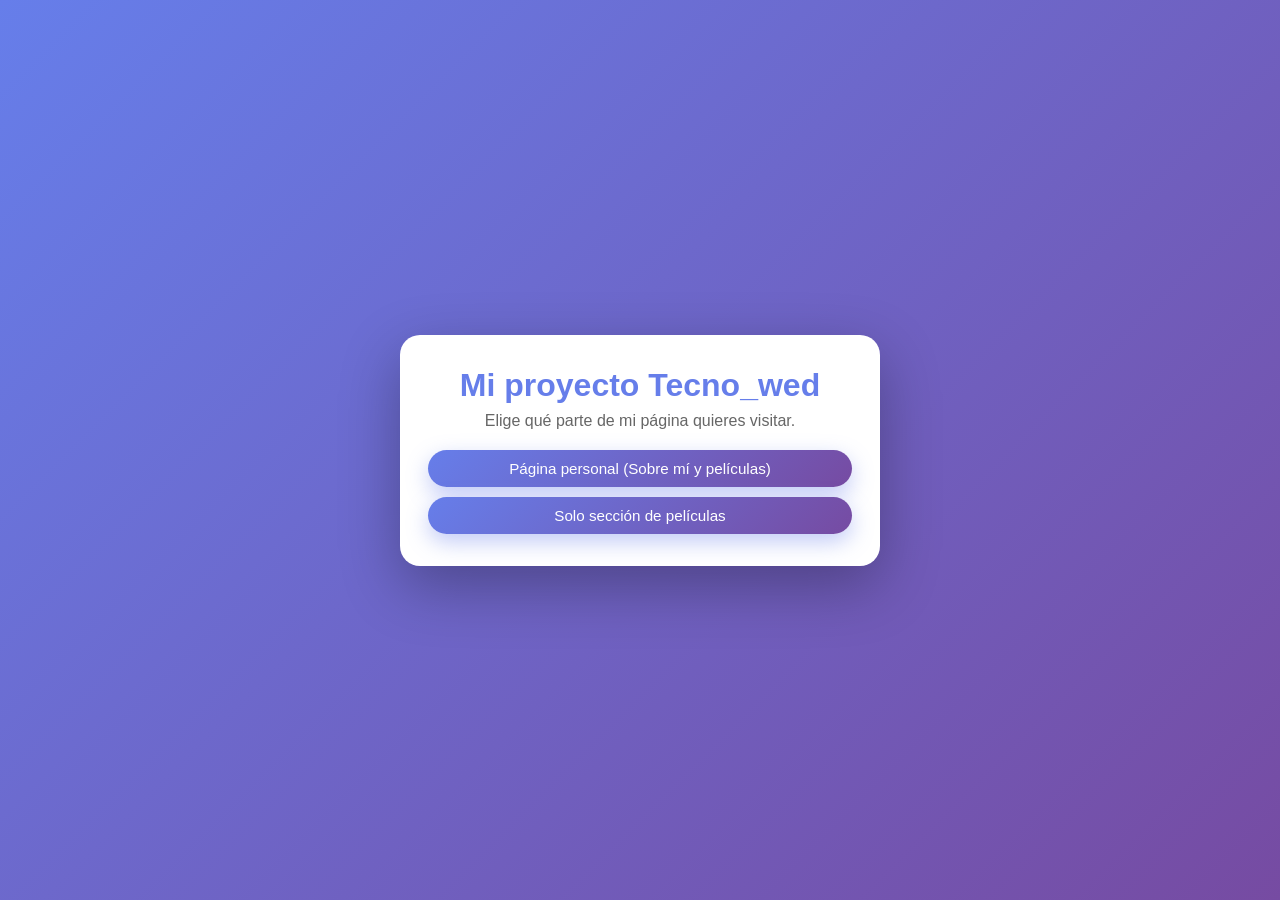
==== index.html @ 29ce6881 "subiendo archivos" ====
<!DOCTYPE html>
<html lang="es">
<head>
    <meta charset="UTF-8">
    <meta name="viewport" content="width=device-width, initial-scale=1.0">
    <title>Mi Proyecto Tecno_wed</title>
    <style>
        * {
            margin: 0;
            padding: 0;
            box-sizing: border-box;
        }

        body {
            font-family: 'Segoe UI', Tahoma, Geneva, Verdana, sans-serif;
            background: linear-gradient(135deg, #667eea 0%, #764ba2 100%);
            min-height: 100vh;
            display: flex;
            justify-content: center;
            align-items: center;
            padding: 20px;
        }

        .container {
            background: #ffffff;
            border-radius: 20px;
            box-shadow: 0 20px 60px rgba(0, 0, 0, 0.3);
            padding: 32px 28px;
            max-width: 480px;
            width: 100%;
            text-align: center;
        }

        h1 {
            color: #667eea;
            font-size: 2em;
            margin-bottom: 8px;
        }

        p {
            color: #666;
            margin-bottom: 20px;
        }

        .links {
            display: flex;
            flex-direction: column;
            gap: 10px;
        }

        .links a {
            display: inline-block;
            padding: 10px 18px;
            border-radius: 999px;
            text-decoration: none;
            font-size: 0.95em;
            font-weight: 500;
            color: #fff;
            background: linear-gradient(135deg, #667eea, #764ba2);
            box-shadow: 0 8px 22px rgba(102, 126, 234, 0.4);
            transition: transform 0.15s ease, box-shadow 0.15s ease;
        }

        .links a:hover {
            transform: translateY(-1px);
            box-shadow: 0 12px 28px rgba(102, 126, 234, 0.55);
        }
    </style>
</head>
<body>
    <div class="container">
        <h1>Mi proyecto Tecno_wed</h1>
        <p>Elige qué parte de mi página quieres visitar.</p>
        <div class="links">
            <a href="hola.html">Página personal (Sobre mí y películas)</a>
            <a href="peliculas.html">Solo sección de películas</a>
        </div>
    </div>
</body>
</html>
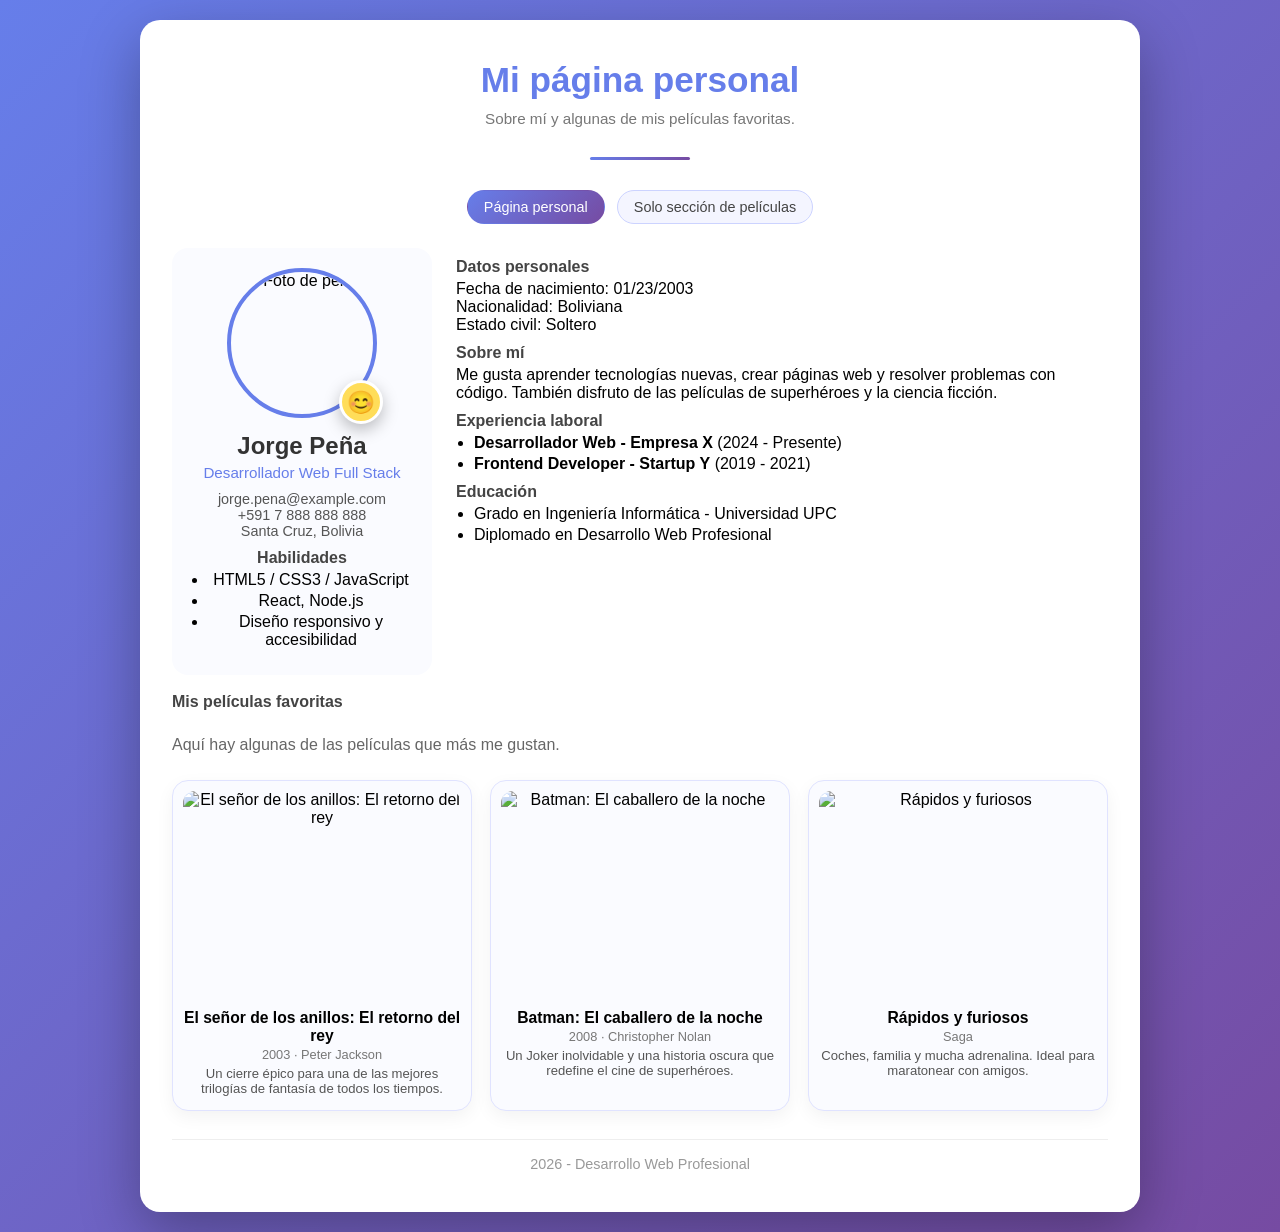
==== commit c7a95028: "subiendo archivos" ====
--- a/index.html
+++ b/index.html
@@ -3,7 +3,7 @@
 <head>
     <meta charset="UTF-8">
     <meta name="viewport" content="width=device-width, initial-scale=1.0">
-    <title>Mi Proyecto Tecno_wed</title>
+    <title>WED-HOLAMUN - Sobre mí y películas</title>
     <style>
         * {
             margin: 0;
@@ -22,58 +22,365 @@
         }
 
         .container {
-            background: #ffffff;
+            background: white;
             border-radius: 20px;
             box-shadow: 0 20px 60px rgba(0, 0, 0, 0.3);
-            padding: 32px 28px;
-            max-width: 480px;
+            padding: 40px 32px;
+            max-width: 1000px;
             width: 100%;
-            text-align: center;
+            animation: slideIn 0.8s ease-out;
+        }
+
+        @keyframes slideIn {
+            from {
+                opacity: 0;
+                transform: translateY(-30px);
+            }
+            to {
+                opacity: 1;
+                transform: translateY(0);
+            }
         }
 
         h1 {
             color: #667eea;
-            font-size: 2em;
+            font-size: 2.2em;
+            margin-bottom: 10px;
+            text-align: center;
+        }
+
+        .subtitle {
+            text-align: center;
+            color: #777;
+            font-size: 0.95em;
+            margin-bottom: 10px;
+        }
+
+        .nav-buttons {
+            display: flex;
+            justify-content: center;
+            gap: 12px;
+            margin: 18px 0 10px 0;
+        }
+
+        .nav-button {
+            padding: 8px 16px;
+            border-radius: 999px;
+            border: 1px solid #ccd3ff;
+            background: #f4f5ff;
+            color: #444;
+            font-size: 0.9em;
+            cursor: pointer;
+            transition: background 0.2s ease, transform 0.15s ease, box-shadow 0.2s ease;
+            text-decoration: none;
+            display: inline-flex;
+            align-items: center;
+        }
+
+        .nav-button:hover {
+            transform: translateY(-1px);
+            box-shadow: 0 6px 18px rgba(102, 126, 234, 0.35);
+        }
+
+        .nav-button.nav-button--active {
+            background: linear-gradient(135deg, #667eea, #764ba2);
+            color: white;
+            border-color: transparent;
+        }
+
+        .section {
+            margin-top: 18px;
+        }
+
+        .cv-layout {
+            display: grid;
+            grid-template-columns: 260px 1fr;
+            gap: 24px;
+            margin-top: 24px;
+        }
+
+        @media (max-width: 720px) {
+            .cv-layout {
+                grid-template-columns: 1fr;
+            }
+        }
+
+        .divider {
+            width: 100px;
+            height: 3px;
+            background: linear-gradient(90deg, #667eea, #764ba2);
+            margin: 30px auto;
+            border-radius: 2px;
+        }
+
+        .info {
+            color: #666;
+            font-size: 1em;
+            margin: 20px 0;
+            line-height: 1.8;
+        }
+
+        .cv-sidebar {
+            background: #fafbff;
+            border-radius: 16px;
+            padding: 20px 18px;
+            text-align: center;
+        }
+
+        .profile-wrapper {
+            position: relative;
+            display: inline-block;
+            margin-bottom: 14px;
+        }
+
+        .profile-photo {
+            width: 150px;
+            height: 150px;
+            border-radius: 50%;
+            object-fit: cover;
+            border: 4px solid #667eea;
+            display: block;
+        }
+
+        .profile-sticker {
+            position: absolute;
+            right: -6px;
+            bottom: -6px;
+            width: 44px;
+            height: 44px;
+            border-radius: 50%;
+            background: #ffdd59;
+            border: 3px solid #ffffff;
+            display: flex;
+            align-items: center;
+            justify-content: center;
+            font-size: 1.4rem;
+            box-shadow: 0 6px 16px rgba(0, 0, 0, 0.25);
+        }
+
+        .cv-name {
+            font-size: 1.5em;
+            font-weight: 700;
+            color: #333;
+            margin-bottom: 4px;
+        }
+
+        .cv-title {
+            font-size: 0.95em;
+            color: #667eea;
+            margin-bottom: 10px;
+        }
+
+        .cv-contact {
+            font-size: 0.9em;
+            color: #555;
+            margin-bottom: 10px;
+        }
+
+        .cv-section-title {
+            font-weight: 600;
+            margin-top: 10px;
+            margin-bottom: 4px;
+            color: #444;
+        }
+
+        .cv-list {
+            margin-left: 18px;
+            margin-bottom: 6px;
+        }
+
+        .cv-list li {
+            margin-bottom: 3px;
+        }
+
+        .cv-main {
+            text-align: left;
+        }
+
+        /* Películas */
+        .movies-grid {
+            display: grid;
+            grid-template-columns: repeat(auto-fit, minmax(180px, 1fr));
+            gap: 18px;
+            margin-top: 10px;
+        }
+
+        .movie-card {
+            border-radius: 16px;
+            border: 1px solid #e0e3ff;
+            padding: 10px 10px 14px 10px;
+            background: #fafbff;
+            box-shadow: 0 6px 18px rgba(0, 0, 0, 0.05);
+            text-align: center;
+            cursor: pointer;
+            transition: transform 0.25s ease, box-shadow 0.25s ease, border-color 0.25s ease;
+        }
+
+        .movie-card:hover {
+            transform: translateY(-3px);
+            box-shadow: 0 12px 28px rgba(102, 126, 234, 0.25);
+            border-color: #c4cafc;
+        }
+
+        .movie-image {
+            position: relative;
+            border-radius: 12px;
+            overflow: hidden;
             margin-bottom: 8px;
         }
 
-        p {
-            color: #666;
-            margin-bottom: 20px;
-        }
-
-        .links {
-            display: flex;
-            flex-direction: column;
-            gap: 10px;
-        }
-
-        .links a {
-            display: inline-block;
-            padding: 10px 18px;
-            border-radius: 999px;
-            text-decoration: none;
-            font-size: 0.95em;
-            font-weight: 500;
-            color: #fff;
-            background: linear-gradient(135deg, #667eea, #764ba2);
-            box-shadow: 0 8px 22px rgba(102, 126, 234, 0.4);
-            transition: transform 0.15s ease, box-shadow 0.15s ease;
-        }
-
-        .links a:hover {
-            transform: translateY(-1px);
-            box-shadow: 0 12px 28px rgba(102, 126, 234, 0.55);
+        .movie-poster {
+            width: 100%;
+            height: 210px;
+            object-fit: cover;
+            display: block;
+            transition: transform 0.35s ease;
+        }
+
+        .movie-card:hover .movie-poster {
+            transform: scale(1.08);
+        }
+
+        .movie-title {
+            font-size: 0.98em;
+            font-weight: 600;
+            margin-bottom: 2px;
+        }
+
+        .movie-year {
+            font-size: 0.8em;
+            color: #777;
+            margin-bottom: 4px;
+        }
+
+        .movie-notes {
+            font-size: 0.82em;
+            color: #555;
+        }
+
+        .footer {
+            margin-top: 28px;
+            padding-top: 16px;
+            border-top: 1px solid #eee;
+            color: #999;
+            font-size: 0.9em;
+            text-align: center;
         }
     </style>
 </head>
 <body>
     <div class="container">
-        <h1>Mi proyecto Tecno_wed</h1>
-        <p>Elige qué parte de mi página quieres visitar.</p>
-        <div class="links">
-            <a href="hola.html">Página personal (Sobre mí y películas)</a>
-            <a href="peliculas.html">Solo sección de películas</a>
+        <h1>Mi página personal</h1>
+        <p class="subtitle">Sobre mí y algunas de mis películas favoritas.</p>
+        <div class="divider"></div>
+
+        <nav class="nav-buttons">
+            <a class="nav-button nav-button--active" href="#seccion-sobre-mi">Página personal</a>
+            <a class="nav-button" href="#seccion-peliculas">Solo sección de películas</a>
+        </nav>
+
+        <!-- Sección SOBRE MÍ / CV -->
+        <section id="seccion-sobre-mi" class="section">
+            <div class="cv-layout">
+                <aside class="cv-sidebar">
+                    <div class="profile-wrapper">
+                        <img src="https://via.placeholder.com/150" alt="Foto de perfil" class="profile-photo">
+                        <div class="profile-sticker">😊</div>
+                    </div>
+                    <div class="cv-name" id="nombre">Jorge Peña</div>
+                    <div class="cv-title">Desarrollador Web Full Stack</div>
+                    <div class="cv-contact">
+                        <div>jorge.pena@example.com</div>
+                        <div>+591 7 888 888 888</div>
+                        <div>Santa Cruz, Bolivia</div>
+                    </div>
+                    <div class="cv-section-title">Habilidades</div>
+                    <ul class="cv-list">
+                        <li>HTML5 / CSS3 / JavaScript</li>
+                        <li>React, Node.js</li>
+                        <li>Diseño responsivo y accesibilidad</li>
+                    </ul>
+                </aside>
+
+                <main class="cv-main">
+                    <div class="cv-section-title">Datos personales</div>
+                    <p>
+                        Fecha de nacimiento: 01/23/2003<br>
+                        Nacionalidad: Boliviana<br>
+                        Estado civil: Soltero
+                    </p>
+
+                    <div class="cv-section-title">Sobre mí</div>
+                    <p>
+                        Me gusta aprender tecnologías nuevas, crear páginas web y resolver problemas con código.
+                        También disfruto de las películas de superhéroes y la ciencia ficción.
+                    </p>
+
+                    <div class="cv-section-title">Experiencia laboral</div>
+                    <ul class="cv-list">
+                        <li><strong>Desarrollador Web - Empresa X</strong> (2024 - Presente)</li>
+                        <li><strong>Frontend Developer - Startup Y</strong> (2019 - 2021)</li>
+                    </ul>
+
+                    <div class="cv-section-title">Educación</div>
+                    <ul class="cv-list">
+                        <li>Grado en Ingeniería Informática - Universidad UPC</li>
+                        <li>Diplomado en Desarrollo Web Profesional</li>
+                    </ul>
+                </main>
+            </div>
+        </section>
+
+        <!-- Sección PELÍCULAS -->
+        <section id="seccion-peliculas" class="section">
+            <div class="cv-section-title">Mis películas favoritas</div>
+            <p class="info">
+                Aquí hay algunas de las películas que más me gustan.
+            </p>
+            <div class="movies-grid">
+                <article class="movie-card">
+                    <div class="movie-image">
+                        <img class="movie-poster"
+                             src="https://m.media-amazon.com/images/I/71t4GuxLCuL._AC_SY679_.jpg"
+                             alt="El señor de los anillos: El retorno del rey">
+                    </div>
+                    <div class="movie-title">El señor de los anillos: El retorno del rey</div>
+                    <div class="movie-year">2003 · Peter Jackson</div>
+                    <p class="movie-notes">
+                        Un cierre épico para una de las mejores trilogías de fantasía de todos los tiempos.
+                    </p>
+                </article>
+
+                <article class="movie-card">
+                    <div class="movie-image">
+                        <img class="movie-poster"
+                             src="https://m.media-amazon.com/images/I/51K8ouYrHeL._AC_.jpg"
+                             alt="Batman: El caballero de la noche">
+                    </div>
+                    <div class="movie-title">Batman: El caballero de la noche</div>
+                    <div class="movie-year">2008 · Christopher Nolan</div>
+                    <p class="movie-notes">
+                        Un Joker inolvidable y una historia oscura que redefine el cine de superhéroes.
+                    </p>
+                </article>
+
+                <article class="movie-card">
+                    <div class="movie-image">
+                        <img class="movie-poster"
+                             src="https://m.media-amazon.com/images/I/81fOfE3-3oL._AC_SY679_.jpg"
+                             alt="Rápidos y furiosos">
+                    </div>
+                    <div class="movie-title">Rápidos y furiosos</div>
+                    <div class="movie-year">Saga</div>
+                    <p class="movie-notes">
+                        Coches, familia y mucha adrenalina. Ideal para maratonear con amigos.
+                    </p>
+                </article>
+            </div>
+        </section>
+
+        <div class="footer">
+            <p> 2026 - Desarrollo Web Profesional</p>
         </div>
     </div>
 </body>
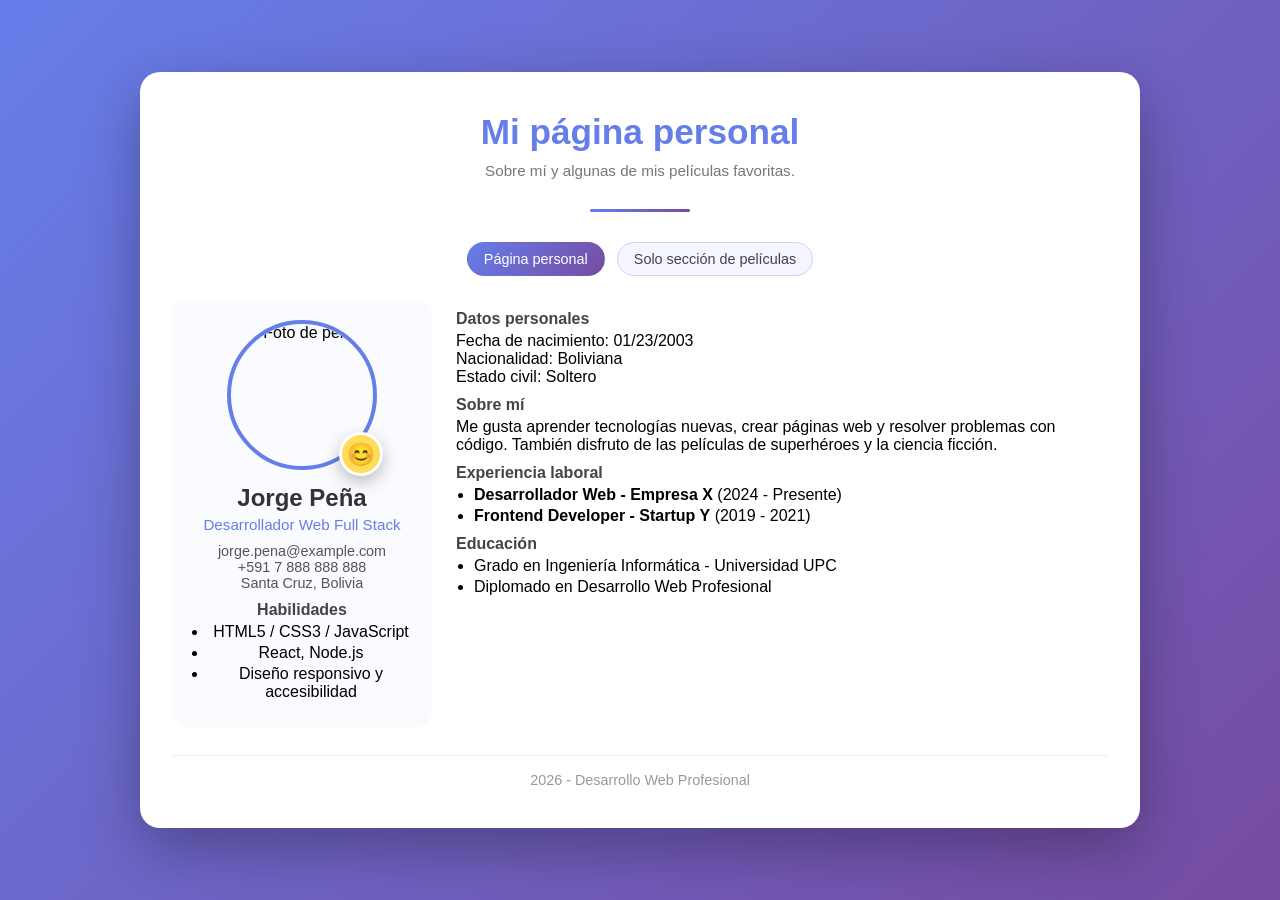
==== commit 85acfd3d: "subiendo archivos" ====
--- a/index.html
+++ b/index.html
@@ -276,7 +276,7 @@
 
         <nav class="nav-buttons">
             <a class="nav-button nav-button--active" href="#seccion-sobre-mi">Página personal</a>
-            <a class="nav-button" href="#seccion-peliculas">Solo sección de películas</a>
+            <a class="nav-button" href="peliculas.html">Solo sección de películas</a>
         </nav>
 
         <!-- Sección SOBRE MÍ / CV -->
@@ -331,53 +331,7 @@
             </div>
         </section>
 
-        <!-- Sección PELÍCULAS -->
-        <section id="seccion-peliculas" class="section">
-            <div class="cv-section-title">Mis películas favoritas</div>
-            <p class="info">
-                Aquí hay algunas de las películas que más me gustan.
-            </p>
-            <div class="movies-grid">
-                <article class="movie-card">
-                    <div class="movie-image">
-                        <img class="movie-poster"
-                             src="https://m.media-amazon.com/images/I/71t4GuxLCuL._AC_SY679_.jpg"
-                             alt="El señor de los anillos: El retorno del rey">
-                    </div>
-                    <div class="movie-title">El señor de los anillos: El retorno del rey</div>
-                    <div class="movie-year">2003 · Peter Jackson</div>
-                    <p class="movie-notes">
-                        Un cierre épico para una de las mejores trilogías de fantasía de todos los tiempos.
-                    </p>
-                </article>
-
-                <article class="movie-card">
-                    <div class="movie-image">
-                        <img class="movie-poster"
-                             src="https://m.media-amazon.com/images/I/51K8ouYrHeL._AC_.jpg"
-                             alt="Batman: El caballero de la noche">
-                    </div>
-                    <div class="movie-title">Batman: El caballero de la noche</div>
-                    <div class="movie-year">2008 · Christopher Nolan</div>
-                    <p class="movie-notes">
-                        Un Joker inolvidable y una historia oscura que redefine el cine de superhéroes.
-                    </p>
-                </article>
-
-                <article class="movie-card">
-                    <div class="movie-image">
-                        <img class="movie-poster"
-                             src="https://m.media-amazon.com/images/I/81fOfE3-3oL._AC_SY679_.jpg"
-                             alt="Rápidos y furiosos">
-                    </div>
-                    <div class="movie-title">Rápidos y furiosos</div>
-                    <div class="movie-year">Saga</div>
-                    <p class="movie-notes">
-                        Coches, familia y mucha adrenalina. Ideal para maratonear con amigos.
-                    </p>
-                </article>
-            </div>
-        </section>
+        <!-- Sección PELÍCULAS eliminada: las películas ahora están en peliculas.html -->
 
         <div class="footer">
             <p> 2026 - Desarrollo Web Profesional</p>
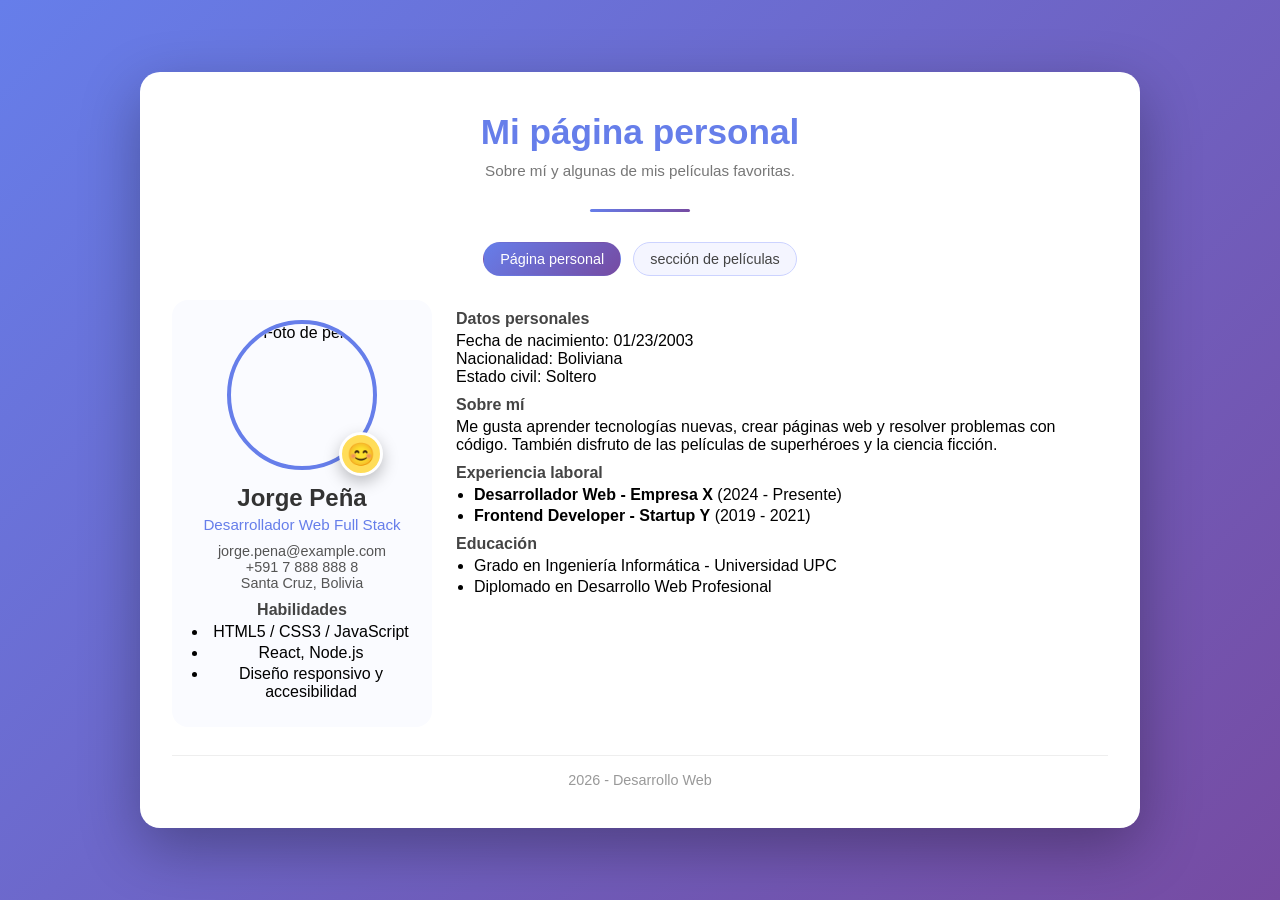
==== commit 4c993fcc: "subiendo archivos" ====
--- a/index.html
+++ b/index.html
@@ -276,7 +276,7 @@
 
         <nav class="nav-buttons">
             <a class="nav-button nav-button--active" href="#seccion-sobre-mi">Página personal</a>
-            <a class="nav-button" href="peliculas.html">Solo sección de películas</a>
+            <a class="nav-button" href="peliculas.html">sección de películas</a>
         </nav>
 
         <!-- Sección SOBRE MÍ / CV -->
@@ -291,7 +291,7 @@
                     <div class="cv-title">Desarrollador Web Full Stack</div>
                     <div class="cv-contact">
                         <div>jorge.pena@example.com</div>
-                        <div>+591 7 888 888 888</div>
+                        <div>+591 7 888 888 8</div>
                         <div>Santa Cruz, Bolivia</div>
                     </div>
                     <div class="cv-section-title">Habilidades</div>
@@ -334,7 +334,7 @@
         <!-- Sección PELÍCULAS eliminada: las películas ahora están en peliculas.html -->
 
         <div class="footer">
-            <p> 2026 - Desarrollo Web Profesional</p>
+            <p> 2026 - Desarrollo Web </p>
         </div>
     </div>
 </body>
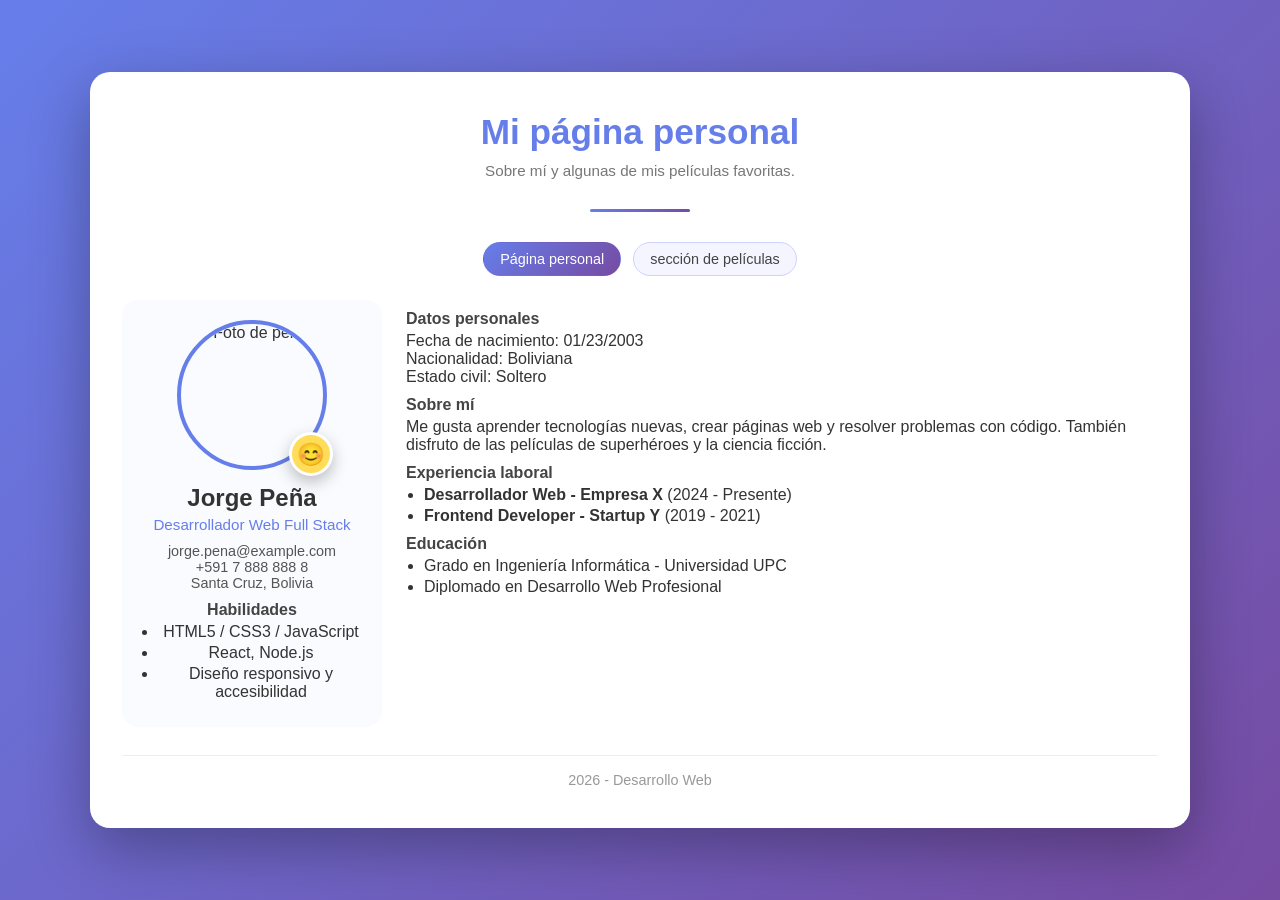
==== commit e2f50e7b: "subiendo archivos" ====
--- a/index.html
+++ b/index.html
@@ -4,269 +4,7 @@
     <meta charset="UTF-8">
     <meta name="viewport" content="width=device-width, initial-scale=1.0">
     <title>WED-HOLAMUN - Sobre mí y películas</title>
-    <style>
-        * {
-            margin: 0;
-            padding: 0;
-            box-sizing: border-box;
-        }
-
-        body {
-            font-family: 'Segoe UI', Tahoma, Geneva, Verdana, sans-serif;
-            background: linear-gradient(135deg, #667eea 0%, #764ba2 100%);
-            min-height: 100vh;
-            display: flex;
-            justify-content: center;
-            align-items: center;
-            padding: 20px;
-        }
-
-        .container {
-            background: white;
-            border-radius: 20px;
-            box-shadow: 0 20px 60px rgba(0, 0, 0, 0.3);
-            padding: 40px 32px;
-            max-width: 1000px;
-            width: 100%;
-            animation: slideIn 0.8s ease-out;
-        }
-
-        @keyframes slideIn {
-            from {
-                opacity: 0;
-                transform: translateY(-30px);
-            }
-            to {
-                opacity: 1;
-                transform: translateY(0);
-            }
-        }
-
-        h1 {
-            color: #667eea;
-            font-size: 2.2em;
-            margin-bottom: 10px;
-            text-align: center;
-        }
-
-        .subtitle {
-            text-align: center;
-            color: #777;
-            font-size: 0.95em;
-            margin-bottom: 10px;
-        }
-
-        .nav-buttons {
-            display: flex;
-            justify-content: center;
-            gap: 12px;
-            margin: 18px 0 10px 0;
-        }
-
-        .nav-button {
-            padding: 8px 16px;
-            border-radius: 999px;
-            border: 1px solid #ccd3ff;
-            background: #f4f5ff;
-            color: #444;
-            font-size: 0.9em;
-            cursor: pointer;
-            transition: background 0.2s ease, transform 0.15s ease, box-shadow 0.2s ease;
-            text-decoration: none;
-            display: inline-flex;
-            align-items: center;
-        }
-
-        .nav-button:hover {
-            transform: translateY(-1px);
-            box-shadow: 0 6px 18px rgba(102, 126, 234, 0.35);
-        }
-
-        .nav-button.nav-button--active {
-            background: linear-gradient(135deg, #667eea, #764ba2);
-            color: white;
-            border-color: transparent;
-        }
-
-        .section {
-            margin-top: 18px;
-        }
-
-        .cv-layout {
-            display: grid;
-            grid-template-columns: 260px 1fr;
-            gap: 24px;
-            margin-top: 24px;
-        }
-
-        @media (max-width: 720px) {
-            .cv-layout {
-                grid-template-columns: 1fr;
-            }
-        }
-
-        .divider {
-            width: 100px;
-            height: 3px;
-            background: linear-gradient(90deg, #667eea, #764ba2);
-            margin: 30px auto;
-            border-radius: 2px;
-        }
-
-        .info {
-            color: #666;
-            font-size: 1em;
-            margin: 20px 0;
-            line-height: 1.8;
-        }
-
-        .cv-sidebar {
-            background: #fafbff;
-            border-radius: 16px;
-            padding: 20px 18px;
-            text-align: center;
-        }
-
-        .profile-wrapper {
-            position: relative;
-            display: inline-block;
-            margin-bottom: 14px;
-        }
-
-        .profile-photo {
-            width: 150px;
-            height: 150px;
-            border-radius: 50%;
-            object-fit: cover;
-            border: 4px solid #667eea;
-            display: block;
-        }
-
-        .profile-sticker {
-            position: absolute;
-            right: -6px;
-            bottom: -6px;
-            width: 44px;
-            height: 44px;
-            border-radius: 50%;
-            background: #ffdd59;
-            border: 3px solid #ffffff;
-            display: flex;
-            align-items: center;
-            justify-content: center;
-            font-size: 1.4rem;
-            box-shadow: 0 6px 16px rgba(0, 0, 0, 0.25);
-        }
-
-        .cv-name {
-            font-size: 1.5em;
-            font-weight: 700;
-            color: #333;
-            margin-bottom: 4px;
-        }
-
-        .cv-title {
-            font-size: 0.95em;
-            color: #667eea;
-            margin-bottom: 10px;
-        }
-
-        .cv-contact {
-            font-size: 0.9em;
-            color: #555;
-            margin-bottom: 10px;
-        }
-
-        .cv-section-title {
-            font-weight: 600;
-            margin-top: 10px;
-            margin-bottom: 4px;
-            color: #444;
-        }
-
-        .cv-list {
-            margin-left: 18px;
-            margin-bottom: 6px;
-        }
-
-        .cv-list li {
-            margin-bottom: 3px;
-        }
-
-        .cv-main {
-            text-align: left;
-        }
-
-        /* Películas */
-        .movies-grid {
-            display: grid;
-            grid-template-columns: repeat(auto-fit, minmax(180px, 1fr));
-            gap: 18px;
-            margin-top: 10px;
-        }
-
-        .movie-card {
-            border-radius: 16px;
-            border: 1px solid #e0e3ff;
-            padding: 10px 10px 14px 10px;
-            background: #fafbff;
-            box-shadow: 0 6px 18px rgba(0, 0, 0, 0.05);
-            text-align: center;
-            cursor: pointer;
-            transition: transform 0.25s ease, box-shadow 0.25s ease, border-color 0.25s ease;
-        }
-
-        .movie-card:hover {
-            transform: translateY(-3px);
-            box-shadow: 0 12px 28px rgba(102, 126, 234, 0.25);
-            border-color: #c4cafc;
-        }
-
-        .movie-image {
-            position: relative;
-            border-radius: 12px;
-            overflow: hidden;
-            margin-bottom: 8px;
-        }
-
-        .movie-poster {
-            width: 100%;
-            height: 210px;
-            object-fit: cover;
-            display: block;
-            transition: transform 0.35s ease;
-        }
-
-        .movie-card:hover .movie-poster {
-            transform: scale(1.08);
-        }
-
-        .movie-title {
-            font-size: 0.98em;
-            font-weight: 600;
-            margin-bottom: 2px;
-        }
-
-        .movie-year {
-            font-size: 0.8em;
-            color: #777;
-            margin-bottom: 4px;
-        }
-
-        .movie-notes {
-            font-size: 0.82em;
-            color: #555;
-        }
-
-        .footer {
-            margin-top: 28px;
-            padding-top: 16px;
-            border-top: 1px solid #eee;
-            color: #999;
-            font-size: 0.9em;
-            text-align: center;
-        }
-    </style>
+    <link rel="stylesheet" href="estilos.css">
 </head>
 <body>
     <div class="container">
--- a/estilos.css
+++ b/estilos.css
@@ -0,0 +1,475 @@
+/* Estilos generales para WED-HOLAMUN */
+
+/* Reset y base */
+* {
+    margin: 0;
+    padding: 0;
+    box-sizing: border-box;
+}
+
+body {
+    font-family: 'Segoe UI', Tahoma, Geneva, Verdana, sans-serif;
+    background: linear-gradient(135deg, #667eea 0%, #764ba2 100%);
+    min-height: 100vh;
+    display: flex;
+    justify-content: center;
+    align-items: center;
+    padding: 20px;
+    color: #333;
+}
+
+/* Contenedor principal */
+.container, .wrap {
+    background: white;
+    border-radius: 20px;
+    box-shadow: 0 20px 60px rgba(0, 0, 0, 0.3);
+    padding: 40px 32px;
+    max-width: 1200px;
+    width: 100%;
+    animation: slideIn 0.8s ease-out;
+}
+
+@keyframes slideIn {
+    from {
+        opacity: 0;
+        transform: translateY(-30px);
+    }
+    to {
+        opacity: 1;
+        transform: translateY(0);
+    }
+}
+
+/* Títulos */
+h1 {
+    color: #667eea;
+    font-size: 2.2em;
+    margin-bottom: 10px;
+    text-align: center;
+}
+
+.subtitle, .sub {
+    text-align: center;
+    color: #777;
+    font-size: 0.95em;
+    margin-bottom: 10px;
+}
+
+/* Navegación */
+.nav-buttons {
+    display: flex;
+    justify-content: center;
+    gap: 12px;
+    margin: 18px 0 10px 0;
+}
+
+.nav-button {
+    padding: 8px 16px;
+    border-radius: 999px;
+    border: 1px solid #ccd3ff;
+    background: #f4f5ff;
+    color: #444;
+    font-size: 0.9em;
+    cursor: pointer;
+    transition: background 0.2s ease, transform 0.15s ease, box-shadow 0.2s ease;
+    text-decoration: none;
+    display: inline-flex;
+    align-items: center;
+}
+
+.nav-button:hover {
+    transform: translateY(-1px);
+    box-shadow: 0 6px 18px rgba(102, 126, 234, 0.35);
+}
+
+.nav-button.nav-button--active {
+    background: linear-gradient(135deg, #667eea, #764ba2);
+    color: white;
+    border-color: transparent;
+}
+
+/* Secciones */
+.section {
+    margin-top: 18px;
+}
+
+.divider {
+    width: 100px;
+    height: 3px;
+    background: linear-gradient(90deg, #667eea, #764ba2);
+    margin: 30px auto;
+    border-radius: 2px;
+}
+
+.info {
+    color: #666;
+    font-size: 1em;
+    margin: 20px 0;
+    line-height: 1.8;
+}
+
+/* Layout CV */
+.cv-layout {
+    display: grid;
+    grid-template-columns: 260px 1fr;
+    gap: 24px;
+    margin-top: 24px;
+}
+
+.cv-sidebar {
+    background: #fafbff;
+    border-radius: 16px;
+    padding: 20px 18px;
+    text-align: center;
+}
+
+.profile-wrapper {
+    position: relative;
+    display: inline-block;
+    margin-bottom: 14px;
+}
+
+.profile-photo {
+    width: 150px;
+    height: 150px;
+    border-radius: 50%;
+    object-fit: cover;
+    border: 4px solid #667eea;
+    display: block;
+}
+
+.profile-sticker {
+    position: absolute;
+    right: -6px;
+    bottom: -6px;
+    width: 44px;
+    height: 44px;
+    border-radius: 50%;
+    background: #ffdd59;
+    border: 3px solid #ffffff;
+    display: flex;
+    align-items: center;
+    justify-content: center;
+    font-size: 1.4rem;
+    box-shadow: 0 6px 16px rgba(0, 0, 0, 0.25);
+}
+
+.cv-name {
+    font-size: 1.5em;
+    font-weight: 700;
+    color: #333;
+    margin-bottom: 4px;
+}
+
+.cv-title {
+    font-size: 0.95em;
+    color: #667eea;
+    margin-bottom: 10px;
+}
+
+.cv-contact {
+    font-size: 0.9em;
+    color: #555;
+    margin-bottom: 10px;
+}
+
+.cv-section-title {
+    font-weight: 600;
+    margin-top: 10px;
+    margin-bottom: 4px;
+    color: #444;
+}
+
+.cv-list {
+    margin-left: 18px;
+    margin-bottom: 6px;
+}
+
+.cv-list li {
+    margin-bottom: 3px;
+}
+
+.cv-main {
+    text-align: left;
+}
+
+/* Películas */
+.movies-grid {
+    display: grid;
+    grid-template-columns: repeat(auto-fit, minmax(180px, 1fr));
+    gap: 18px;
+    margin-top: 10px;
+}
+
+.movie-card {
+    border-radius: 16px;
+    border: 1px solid #e0e3ff;
+    padding: 10px 10px 14px 10px;
+    background: #fafbff;
+    box-shadow: 0 6px 18px rgba(0, 0, 0, 0.05);
+    text-align: center;
+    cursor: pointer;
+    transition: transform 0.25s ease, box-shadow 0.25s ease, border-color 0.25s ease;
+}
+
+.movie-card:hover {
+    transform: translateY(-3px);
+    box-shadow: 0 12px 28px rgba(102, 126, 234, 0.25);
+    border-color: #c4cafc;
+}
+
+.movie-image {
+    position: relative;
+    border-radius: 12px;
+    overflow: hidden;
+    margin-bottom: 8px;
+}
+
+.movie-poster {
+    width: 100%;
+    height: 210px;
+    object-fit: cover;
+    display: block;
+    transition: transform 0.35s ease;
+}
+
+.movie-card:hover .movie-poster {
+    transform: scale(1.08);
+}
+
+.movie-title {
+    font-size: 0.98em;
+    font-weight: 600;
+    margin-bottom: 2px;
+}
+
+.movie-year {
+    font-size: 0.8em;
+    color: #777;
+    margin-bottom: 4px;
+}
+
+.movie-notes {
+    font-size: 0.82em;
+    color: #555;
+}
+
+/* Header y acciones para películas */
+header {
+    display: flex;
+    align-items: center;
+    justify-content: space-between;
+    gap: 12px;
+}
+
+.actions {
+    display: flex;
+    gap: 10px;
+}
+
+.btn {
+    background: linear-gradient(135deg, #667eea, #764ba2);
+    color: white;
+    padding: 8px 14px;
+    border-radius: 999px;
+    text-decoration: none;
+    box-shadow: 0 8px 20px rgba(102, 126, 234, 0.18);
+}
+
+.btn--ghost {
+    background: transparent;
+    color: #445;
+    border: 1px solid #e6e9ff;
+}
+
+/* Footer */
+.footer, footer {
+    margin-top: 28px;
+    padding-top: 16px;
+    border-top: 1px solid #eee;
+    color: #999;
+    font-size: 0.9em;
+    text-align: center;
+}
+
+/* Media Queries para responsividad */
+
+/* Móvil pequeño (hasta 480px) */
+@media (max-width: 480px) {
+    body {
+        padding: 10px;
+    }
+
+    .container, .wrap {
+        padding: 20px 16px;
+        border-radius: 10px;
+    }
+
+    h1 {
+        font-size: 1.8em;
+    }
+
+    .cv-layout {
+        grid-template-columns: 1fr;
+        gap: 16px;
+    }
+
+    .cv-sidebar {
+        padding: 16px 12px;
+    }
+
+    .profile-photo {
+        width: 120px;
+        height: 120px;
+    }
+
+    .profile-sticker {
+        width: 36px;
+        height: 36px;
+        font-size: 1.2rem;
+    }
+
+    .cv-name {
+        font-size: 1.3em;
+    }
+
+    .movies-grid {
+        grid-template-columns: repeat(auto-fit, minmax(140px, 1fr));
+        gap: 12px;
+    }
+
+    .movie-poster {
+        height: 160px;
+    }
+
+    .movie-title {
+        font-size: 0.9em;
+    }
+
+    .movie-notes {
+        font-size: 0.75em;
+    }
+
+    header {
+        flex-direction: column;
+        align-items: flex-start;
+    }
+
+    .actions {
+        align-self: flex-end;
+    }
+}
+
+/* Móvil y tablet pequeño (hasta 768px) */
+@media (max-width: 768px) {
+    .nav-buttons {
+        flex-direction: column;
+        gap: 8px;
+    }
+
+    .nav-button {
+        padding: 10px 20px;
+        font-size: 1em;
+    }
+
+    .cv-layout {
+        grid-template-columns: 1fr;
+    }
+
+    .movies-grid {
+        grid-template-columns: repeat(auto-fit, minmax(160px, 1fr));
+    }
+
+    .movie-poster {
+        height: 180px;
+    }
+}
+
+/* Tablet (769px a 1024px) */
+@media (min-width: 769px) and (max-width: 1024px) {
+    .container, .wrap {
+        max-width: 900px;
+        padding: 30px 24px;
+    }
+
+    .cv-layout {
+        grid-template-columns: 200px 1fr;
+        gap: 20px;
+    }
+
+    .movies-grid {
+        grid-template-columns: repeat(auto-fit, minmax(200px, 1fr));
+    }
+
+    .movie-poster {
+        height: 240px;
+    }
+}
+
+/* Desktop (1025px a 1440px) */
+@media (min-width: 1025px) and (max-width: 1440px) {
+    .container, .wrap {
+        max-width: 1100px;
+    }
+
+    .movies-grid {
+        grid-template-columns: repeat(auto-fit, minmax(220px, 1fr));
+    }
+
+    .movie-poster {
+        height: 280px;
+    }
+}
+
+/* TV y pantallas grandes (1441px+) */
+@media (min-width: 1441px) {
+    body {
+        padding: 40px;
+    }
+
+    .container, .wrap {
+        max-width: 1400px;
+        padding: 60px 48px;
+    }
+
+    h1 {
+        font-size: 3em;
+    }
+
+    .cv-layout {
+        grid-template-columns: 300px 1fr;
+        gap: 32px;
+    }
+
+    .profile-photo {
+        width: 180px;
+        height: 180px;
+    }
+
+    .profile-sticker {
+        width: 52px;
+        height: 52px;
+        font-size: 1.6rem;
+    }
+
+    .cv-name {
+        font-size: 1.8em;
+    }
+
+    .movies-grid {
+        grid-template-columns: repeat(auto-fit, minmax(250px, 1fr));
+        gap: 24px;
+    }
+
+    .movie-poster {
+        height: 350px;
+    }
+
+    .movie-title {
+        font-size: 1.1em;
+    }
+
+    .movie-notes {
+        font-size: 0.9em;
+    }
+}
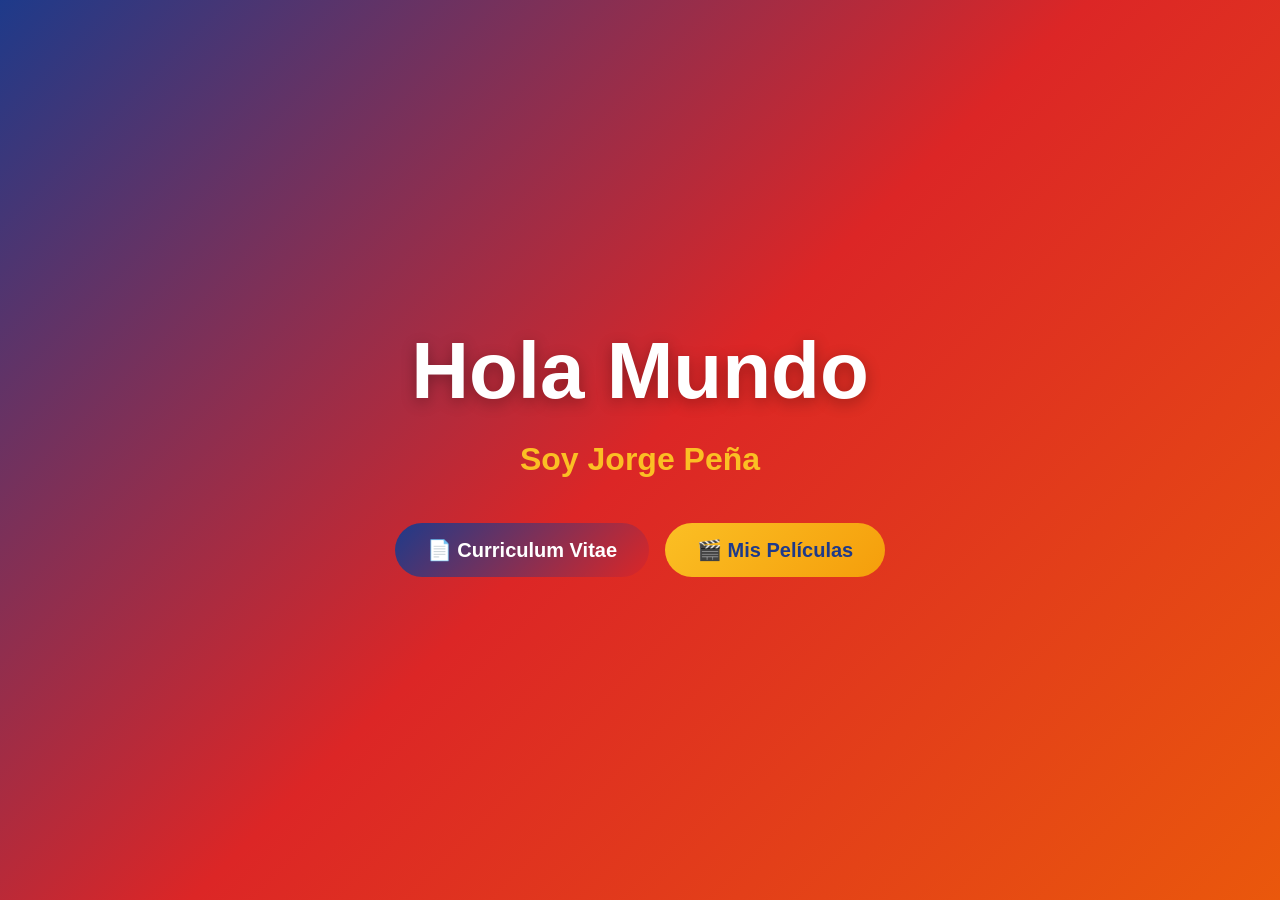
==== commit 94097a03: "subiendo archivos" ====
--- a/index.html
+++ b/index.html
@@ -3,77 +3,21 @@
 <head>
     <meta charset="UTF-8">
     <meta name="viewport" content="width=device-width, initial-scale=1.0">
-    <title>WED-HOLAMUN - Sobre mí y películas</title>
+    <title>Hola Mundo - Jorge Peña</title>
+    <link href="https://cdn.jsdelivr.net/npm/bootstrap@5.3.0/dist/css/bootstrap.min.css" rel="stylesheet">
     <link rel="stylesheet" href="estilos.css">
 </head>
 <body>
-    <div class="container">
-        <h1>Mi página personal</h1>
-        <p class="subtitle">Sobre mí y algunas de mis películas favoritas.</p>
-        <div class="divider"></div>
-
-        <nav class="nav-buttons">
-            <a class="nav-button nav-button--active" href="#seccion-sobre-mi">Página personal</a>
-            <a class="nav-button" href="peliculas.html">sección de películas</a>
-        </nav>
-
-        <!-- Sección SOBRE MÍ / CV -->
-        <section id="seccion-sobre-mi" class="section">
-            <div class="cv-layout">
-                <aside class="cv-sidebar">
-                    <div class="profile-wrapper">
-                        <img src="https://via.placeholder.com/150" alt="Foto de perfil" class="profile-photo">
-                        <div class="profile-sticker">😊</div>
-                    </div>
-                    <div class="cv-name" id="nombre">Jorge Peña</div>
-                    <div class="cv-title">Desarrollador Web Full Stack</div>
-                    <div class="cv-contact">
-                        <div>jorge.pena@example.com</div>
-                        <div>+591 7 888 888 8</div>
-                        <div>Santa Cruz, Bolivia</div>
-                    </div>
-                    <div class="cv-section-title">Habilidades</div>
-                    <ul class="cv-list">
-                        <li>HTML5 / CSS3 / JavaScript</li>
-                        <li>React, Node.js</li>
-                        <li>Diseño responsivo y accesibilidad</li>
-                    </ul>
-                </aside>
-
-                <main class="cv-main">
-                    <div class="cv-section-title">Datos personales</div>
-                    <p>
-                        Fecha de nacimiento: 01/23/2003<br>
-                        Nacionalidad: Boliviana<br>
-                        Estado civil: Soltero
-                    </p>
-
-                    <div class="cv-section-title">Sobre mí</div>
-                    <p>
-                        Me gusta aprender tecnologías nuevas, crear páginas web y resolver problemas con código.
-                        También disfruto de las películas de superhéroes y la ciencia ficción.
-                    </p>
-
-                    <div class="cv-section-title">Experiencia laboral</div>
-                    <ul class="cv-list">
-                        <li><strong>Desarrollador Web - Empresa X</strong> (2024 - Presente)</li>
-                        <li><strong>Frontend Developer - Startup Y</strong> (2019 - 2021)</li>
-                    </ul>
-
-                    <div class="cv-section-title">Educación</div>
-                    <ul class="cv-list">
-                        <li>Grado en Ingeniería Informática - Universidad UPC</li>
-                        <li>Diplomado en Desarrollo Web Profesional</li>
-                    </ul>
-                </main>
+    <section class="hero-section">
+        <div class="hero-content">
+            <h1>Hola Mundo</h1>
+            <p>Soy Jorge Peña</p>
+            <div class="nav-buttons">
+                <a href="cv.html" class="btn btn-primary btn-lg">📄 Curriculum Vitae</a>
+                <a href="peliculas.html" class="btn btn-secondary btn-lg">🎬 Mis Películas</a>
             </div>
-        </section>
-
-        <!-- Sección PELÍCULAS eliminada: las películas ahora están en peliculas.html -->
-
-        <div class="footer">
-            <p> 2026 - Desarrollo Web </p>
         </div>
-    </div>
+    </section>
+    <script src="https://cdn.jsdelivr.net/npm/bootstrap@5.3.0/dist/js/bootstrap.bundle.min.js"></script>
 </body>
 </html>
--- a/estilos.css
+++ b/estilos.css
@@ -1,6 +1,5 @@
-/* Estilos generales para WED-HOLAMUN */
-
-/* Reset y base */
+/* Estilos personalizados moderno y responsivo */
+
 * {
     margin: 0;
     padding: 0;
@@ -9,30 +8,85 @@
 
 body {
     font-family: 'Segoe UI', Tahoma, Geneva, Verdana, sans-serif;
-    background: linear-gradient(135deg, #667eea 0%, #764ba2 100%);
+    background: linear-gradient(135deg, #1e3a8a 0%, #dc2626 50%, #ea580c 100%);
+    min-height: 100vh;
+    color: #333;
+}
+
+/* Navbar y navegación */
+.navbar {
+    background: rgba(30, 58, 138, 0.95) !important;
+    backdrop-filter: blur(10px);
+    box-shadow: 0 4px 12px rgba(0, 0, 0, 0.15);
+    padding: 1rem 0;
+}
+
+.navbar-brand {
+    font-weight: 700;
+    font-size: 1.5rem;
+    background: linear-gradient(135deg, #fff700 0%, #fbbf24 100%);
+    -webkit-background-clip: text;
+    -webkit-text-fill-color: transparent;
+    background-clip: text;
+}
+
+.nav-link {
+    color: #fff !important;
+    font-weight: 500;
+    transition: all 0.3s ease;
+    position: relative;
+    margin-left: 1.5rem;
+}
+
+.nav-link::after {
+    content: '';
+    position: absolute;
+    bottom: -5px;
+    left: 0;
+    width: 0;
+    height: 3px;
+    background: linear-gradient(135deg, #fff700 0%, #fbbf24 100%);
+    transition: width 0.3s ease;
+}
+
+.nav-link:hover::after {
+    width: 100%;
+}
+
+/* Pagina Principal */
+.hero-section {
     min-height: 100vh;
     display: flex;
+    align-items: center;
     justify-content: center;
-    align-items: center;
-    padding: 20px;
-    color: #333;
-}
-
-/* Contenedor principal */
-.container, .wrap {
-    background: white;
-    border-radius: 20px;
-    box-shadow: 0 20px 60px rgba(0, 0, 0, 0.3);
-    padding: 40px 32px;
-    max-width: 1200px;
-    width: 100%;
-    animation: slideIn 0.8s ease-out;
-}
-
-@keyframes slideIn {
+    padding: 2rem;
+}
+
+.hero-content {
+    text-align: center;
+    animation: fadeInUp 0.8s ease-out;
+}
+
+.hero-content h1 {
+    font-size: clamp(2.5rem, 10vw, 5rem);
+    font-weight: 800;
+    color: #fff;
+    margin-bottom: 1rem;
+    text-shadow: 0 4px 15px rgba(0, 0, 0, 0.3);
+    line-height: 1.2;
+}
+
+.hero-content p {
+    font-size: clamp(1.2rem, 5vw, 2rem);
+    color: #fbbf24;
+    margin-bottom: 2.5rem;
+    font-weight: 600;
+}
+
+@keyframes fadeInUp {
     from {
         opacity: 0;
-        transform: translateY(-30px);
+        transform: translateY(30px);
     }
     to {
         opacity: 1;
@@ -40,436 +94,324 @@
     }
 }
 
-/* Títulos */
-h1 {
-    color: #667eea;
-    font-size: 2.2em;
-    margin-bottom: 10px;
-    text-align: center;
-}
-
-.subtitle, .sub {
-    text-align: center;
-    color: #777;
-    font-size: 0.95em;
-    margin-bottom: 10px;
-}
-
-/* Navegación */
-.nav-buttons {
-    display: flex;
-    justify-content: center;
-    gap: 12px;
-    margin: 18px 0 10px 0;
-}
-
-.nav-button {
-    padding: 8px 16px;
-    border-radius: 999px;
-    border: 1px solid #ccd3ff;
-    background: #f4f5ff;
-    color: #444;
-    font-size: 0.9em;
-    cursor: pointer;
-    transition: background 0.2s ease, transform 0.15s ease, box-shadow 0.2s ease;
-    text-decoration: none;
-    display: inline-flex;
-    align-items: center;
-}
-
-.nav-button:hover {
-    transform: translateY(-1px);
-    box-shadow: 0 6px 18px rgba(102, 126, 234, 0.35);
-}
-
-.nav-button.nav-button--active {
-    background: linear-gradient(135deg, #667eea, #764ba2);
+/* CV Layout */
+.cv-container {
+    margin: 3rem auto;
+    max-width: 1200px;
+}
+
+.cv-wrapper {
+    display: grid;
+    grid-template-columns: 1fr 1.5fr;
+    gap: 0;
+    border-radius: 20px;
+    overflow: hidden;
+    box-shadow: 0 20px 60px rgba(0, 0, 0, 0.3);
+}
+
+.cv-sidebar {
+    background: linear-gradient(135deg, #1e3a8a 0%, #1e1b4b 100%);
     color: white;
-    border-color: transparent;
-}
-
-/* Secciones */
-.section {
-    margin-top: 18px;
-}
-
-.divider {
-    width: 100px;
-    height: 3px;
-    background: linear-gradient(90deg, #667eea, #764ba2);
-    margin: 30px auto;
-    border-radius: 2px;
-}
-
-.info {
-    color: #666;
-    font-size: 1em;
-    margin: 20px 0;
-    line-height: 1.8;
-}
-
-/* Layout CV */
-.cv-layout {
-    display: grid;
-    grid-template-columns: 260px 1fr;
-    gap: 24px;
-    margin-top: 24px;
-}
-
-.cv-sidebar {
-    background: #fafbff;
-    border-radius: 16px;
-    padding: 20px 18px;
-    text-align: center;
-}
-
-.profile-wrapper {
-    position: relative;
-    display: inline-block;
-    margin-bottom: 14px;
+    padding: 3rem 2rem;
+}
+
+.cv-main {
+    background: #f9fafb;
+    padding: 3rem 2.5rem;
 }
 
 .profile-photo {
     width: 150px;
     height: 150px;
     border-radius: 50%;
+    border: 5px solid #fbbf24;
+    margin: 0 auto 1.5rem;
     object-fit: cover;
-    border: 4px solid #667eea;
-    display: block;
-}
-
-.profile-sticker {
-    position: absolute;
-    right: -6px;
-    bottom: -6px;
-    width: 44px;
-    height: 44px;
-    border-radius: 50%;
-    background: #ffdd59;
-    border: 3px solid #ffffff;
+}
+
+.profile-name {
+    font-size: 1.8rem;
+    font-weight: 700;
+    margin-bottom: 0.5rem;
+    color: #fff;
+}
+
+.profile-title {
+    color: #fbbf24;
+    font-weight: 600;
+    margin-bottom: 2rem;
+}
+
+.section-title {
+    font-size: 1.3rem;
+    font-weight: 700;
+    color: #fff;
+    margin-top: 2rem;
+    margin-bottom: 1.2rem;
     display: flex;
     align-items: center;
+    gap: 0.8rem;
+}
+
+.section-title::before {
+    content: '';
+    display: inline-block;
+    width: 5px;
+    height: 25px;
+    background: linear-gradient(135deg, #fbbf24 0%, #f59e0b 100%);
+}
+
+.info-item {
+    margin-bottom: 1rem;
+    font-size: 0.95rem;
+    line-height: 1.6;
+}
+
+.info-item strong {
+    color: #fbbf24;
+}
+
+.skill-bar {
+    margin-bottom: 1.2rem;
+}
+
+.skill-name {
+    color: #fff;
+    font-weight: 600;
+    margin-bottom: 0.5rem;
+    font-size: 0.9rem;
+}
+
+.skill-bar-bg {
+    height: 8px;
+    background: rgba(255, 255, 255, 0.2);
+    border-radius: 10px;
+    overflow: hidden;
+}
+
+.skill-bar-fill {
+    height: 100%;
+    background: linear-gradient(90deg, #fbbf24 0%, #f59e0b 100%);
+    border-radius: 10px;
+}
+
+.cv-main h2 {
+    font-size: 1.5rem;
+    font-weight: 700;
+    color: #1e3a8a;
+    margin-top: 1.5rem;
+    margin-bottom: 1rem;
+    padding-bottom: 0.8rem;
+    border-bottom: 3px solid #fbbf24;
+}
+
+.job-item {
+    margin-bottom: 1.5rem;
+    padding-left: 1.5rem;
+    border-left: 3px solid #fbbf24;
+}
+
+.job-title {
+    font-weight: 700;
+    color: #1e3a8a;
+    margin-bottom: 0.3rem;
+}
+
+.job-company {
+    color: #6b7280;
+    font-size: 0.9rem;
+    margin-bottom: 0.5rem;
+}
+
+.job-period {
+    color: #fbbf24;
+    font-size: 0.85rem;
+    font-weight: 600;
+}
+
+/* Cards Películas */
+.card {
+    border: none;
+    border-radius: 16px;
+    box-shadow: 0 8px 25px rgba(0, 0, 0, 0.1);
+    transition: all 0.3s cubic-bezier(0.4, 0, 0.2, 1);
+    overflow: hidden;
+}
+
+.card:hover {
+    transform: translateY(-10px);
+    box-shadow: 0 20px 45px rgba(30, 58, 138, 0.2);
+}
+
+.card-img-top {
+    border-radius: 0;
+    height: 300px;
+    object-fit: cover;
+    transition: transform 0.3s ease;
+}
+
+.card:hover .card-img-top {
+    transform: scale(1.05);
+}
+
+.card-body {
+    padding: 1.5rem;
+}
+
+.card-title {
+    font-weight: 700;
+    color: #1e3a8a;
+    margin-bottom: 0.5rem;
+}
+
+.card-text {
+    color: #6b7280;
+    font-size: 0.95rem;
+}
+
+/* Botones */
+.btn-primary {
+    background: linear-gradient(135deg, #1e3a8a 0%, #dc2626 100%) !important;
+    border: none;
+    border-radius: 999px;
+    padding: 0.75rem 2rem;
+    font-weight: 600;
+    transition: all 0.3s ease;
+}
+
+.btn-primary:hover {
+    transform: translateY(-3px);
+    box-shadow: 0 10px 25px rgba(30, 58, 138, 0.3);
+    background: linear-gradient(135deg, #1e3a8a 0%, #991b1b 100%) !important;
+}
+
+.btn-secondary {
+    background: linear-gradient(135deg, #fbbf24 0%, #f59e0b 100%) !important;
+    border: none;
+    border-radius: 999px;
+    padding: 0.75rem 2rem;
+    font-weight: 600;
+    color: #1e3a8a !important;
+    transition: all 0.3s ease;
+}
+
+.btn-secondary:hover {
+    transform: translateY(-3px);
+    box-shadow: 0 10px 25px rgba(251, 191, 36, 0.3);
+    background: linear-gradient(135deg, #fbbf24 0%, #d97706 100%) !important;
+}
+
+.btn-outline-light {
+    color: #fff !important;
+    border: 2px solid #fff;
+    border-radius: 999px;
+    padding: 0.6rem 1.8rem;
+    font-weight: 600;
+    transition: all 0.3s ease;
+}
+
+.btn-outline-light:hover {
+    background: #fff;
+    color: #1e3a8a !important;
+    transform: translateY(-3px);
+}
+
+/* Secciones generales */
+.section-container {
+    padding: 2rem;
+    margin: 2rem 0;
+    background: rgba(255, 255, 255, 0.95);
+    border-radius: 20px;
+    box-shadow: 0 8px 25px rgba(0, 0, 0, 0.1);
+}
+
+.section-header {
+    text-align: center;
+    margin-bottom: 2.5rem;
+}
+
+.section-header h1 {
+    font-size: clamp(1.5rem, 5vw, 2.5rem);
+    font-weight: 800;
+    color: #1e3a8a;
+    margin-bottom: 0.5rem;
+}
+
+.section-header p {
+    font-size: 1.1rem;
+    color: #6b7280;
+}
+
+.nav-buttons {
+    display: flex;
+    gap: 1rem;
     justify-content: center;
-    font-size: 1.4rem;
-    box-shadow: 0 6px 16px rgba(0, 0, 0, 0.25);
-}
-
-.cv-name {
-    font-size: 1.5em;
-    font-weight: 700;
-    color: #333;
-    margin-bottom: 4px;
-}
-
-.cv-title {
-    font-size: 0.95em;
-    color: #667eea;
-    margin-bottom: 10px;
-}
-
-.cv-contact {
-    font-size: 0.9em;
-    color: #555;
-    margin-bottom: 10px;
-}
-
-.cv-section-title {
-    font-weight: 600;
-    margin-top: 10px;
-    margin-bottom: 4px;
-    color: #444;
-}
-
-.cv-list {
-    margin-left: 18px;
-    margin-bottom: 6px;
-}
-
-.cv-list li {
-    margin-bottom: 3px;
-}
-
-.cv-main {
-    text-align: left;
-}
-
-/* Películas */
-.movies-grid {
-    display: grid;
-    grid-template-columns: repeat(auto-fit, minmax(180px, 1fr));
-    gap: 18px;
-    margin-top: 10px;
-}
-
-.movie-card {
-    border-radius: 16px;
-    border: 1px solid #e0e3ff;
-    padding: 10px 10px 14px 10px;
-    background: #fafbff;
-    box-shadow: 0 6px 18px rgba(0, 0, 0, 0.05);
-    text-align: center;
-    cursor: pointer;
-    transition: transform 0.25s ease, box-shadow 0.25s ease, border-color 0.25s ease;
-}
-
-.movie-card:hover {
-    transform: translateY(-3px);
-    box-shadow: 0 12px 28px rgba(102, 126, 234, 0.25);
-    border-color: #c4cafc;
-}
-
-.movie-image {
-    position: relative;
-    border-radius: 12px;
-    overflow: hidden;
-    margin-bottom: 8px;
-}
-
-.movie-poster {
-    width: 100%;
-    height: 210px;
-    object-fit: cover;
-    display: block;
-    transition: transform 0.35s ease;
-}
-
-.movie-card:hover .movie-poster {
-    transform: scale(1.08);
-}
-
-.movie-title {
-    font-size: 0.98em;
-    font-weight: 600;
-    margin-bottom: 2px;
-}
-
-.movie-year {
-    font-size: 0.8em;
-    color: #777;
-    margin-bottom: 4px;
-}
-
-.movie-notes {
-    font-size: 0.82em;
-    color: #555;
-}
-
-/* Header y acciones para películas */
-header {
-    display: flex;
-    align-items: center;
-    justify-content: space-between;
-    gap: 12px;
-}
-
-.actions {
-    display: flex;
-    gap: 10px;
-}
-
-.btn {
-    background: linear-gradient(135deg, #667eea, #764ba2);
-    color: white;
-    padding: 8px 14px;
-    border-radius: 999px;
-    text-decoration: none;
-    box-shadow: 0 8px 20px rgba(102, 126, 234, 0.18);
-}
-
-.btn--ghost {
-    background: transparent;
-    color: #445;
-    border: 1px solid #e6e9ff;
-}
-
-/* Footer */
-.footer, footer {
-    margin-top: 28px;
-    padding-top: 16px;
-    border-top: 1px solid #eee;
-    color: #999;
-    font-size: 0.9em;
-    text-align: center;
-}
-
-/* Media Queries para responsividad */
-
-/* Móvil pequeño (hasta 480px) */
-@media (max-width: 480px) {
-    body {
-        padding: 10px;
-    }
-
-    .container, .wrap {
-        padding: 20px 16px;
-        border-radius: 10px;
-    }
-
-    h1 {
-        font-size: 1.8em;
-    }
-
-    .cv-layout {
+    flex-wrap: wrap;
+    margin-top: 2rem;
+}
+
+/* Responsivo */
+@media (max-width: 768px) {
+    .cv-wrapper {
         grid-template-columns: 1fr;
-        gap: 16px;
-    }
-
+    }
+    
     .cv-sidebar {
-        padding: 16px 12px;
-    }
-
+        padding: 2rem 1.5rem;
+    }
+    
+    .cv-main {
+        padding: 2rem 1.5rem;
+    }
+    
+    .hero-section {
+        padding: 1.5rem;
+        min-height: 80vh;
+    }
+    
+    .hero-content h1 {
+        font-size: 2rem;
+    }
+    
+    .hero-content p {
+        font-size: 1.2rem;
+    }
+    
+    .nav-link {
+        margin-left: 0;
+        padding: 0.5rem 0;
+    }
+    
+    .section-header h1 {
+        font-size: 1.5rem;
+    }
+    
+    .card-img-top {
+        height: 200px;
+    }
+    
     .profile-photo {
         width: 120px;
         height: 120px;
     }
-
-    .profile-sticker {
-        width: 36px;
-        height: 36px;
-        font-size: 1.2rem;
-    }
-
-    .cv-name {
-        font-size: 1.3em;
-    }
-
-    .movies-grid {
-        grid-template-columns: repeat(auto-fit, minmax(140px, 1fr));
-        gap: 12px;
-    }
-
-    .movie-poster {
-        height: 160px;
-    }
-
-    .movie-title {
-        font-size: 0.9em;
-    }
-
-    .movie-notes {
-        font-size: 0.75em;
-    }
-
-    header {
-        flex-direction: column;
-        align-items: flex-start;
-    }
-
-    .actions {
-        align-self: flex-end;
-    }
-}
-
-/* Móvil y tablet pequeño (hasta 768px) */
-@media (max-width: 768px) {
+}
+
+@media (max-width: 576px) {
+    .section-container {
+        padding: 1.5rem;
+        margin: 1rem 0;
+    }
+    
+    .btn-primary, .btn-secondary, .btn-outline-light {
+        padding: 0.6rem 1.2rem;
+        font-size: 0.9rem;
+    }
+    
+    .section-header h1 {
+        font-size: 1.3rem;
+    }
+    
     .nav-buttons {
-        flex-direction: column;
-        gap: 8px;
-    }
-
-    .nav-button {
-        padding: 10px 20px;
-        font-size: 1em;
-    }
-
-    .cv-layout {
-        grid-template-columns: 1fr;
-    }
-
-    .movies-grid {
-        grid-template-columns: repeat(auto-fit, minmax(160px, 1fr));
-    }
-
-    .movie-poster {
-        height: 180px;
-    }
-}
-
-/* Tablet (769px a 1024px) */
-@media (min-width: 769px) and (max-width: 1024px) {
-    .container, .wrap {
-        max-width: 900px;
-        padding: 30px 24px;
-    }
-
-    .cv-layout {
-        grid-template-columns: 200px 1fr;
-        gap: 20px;
-    }
-
-    .movies-grid {
-        grid-template-columns: repeat(auto-fit, minmax(200px, 1fr));
-    }
-
-    .movie-poster {
-        height: 240px;
-    }
-}
-
-/* Desktop (1025px a 1440px) */
-@media (min-width: 1025px) and (max-width: 1440px) {
-    .container, .wrap {
-        max-width: 1100px;
-    }
-
-    .movies-grid {
-        grid-template-columns: repeat(auto-fit, minmax(220px, 1fr));
-    }
-
-    .movie-poster {
-        height: 280px;
-    }
-}
-
-/* TV y pantallas grandes (1441px+) */
-@media (min-width: 1441px) {
-    body {
-        padding: 40px;
-    }
-
-    .container, .wrap {
-        max-width: 1400px;
-        padding: 60px 48px;
-    }
-
-    h1 {
-        font-size: 3em;
-    }
-
-    .cv-layout {
-        grid-template-columns: 300px 1fr;
-        gap: 32px;
-    }
-
-    .profile-photo {
-        width: 180px;
-        height: 180px;
-    }
-
-    .profile-sticker {
-        width: 52px;
-        height: 52px;
-        font-size: 1.6rem;
-    }
-
-    .cv-name {
-        font-size: 1.8em;
-    }
-
-    .movies-grid {
-        grid-template-columns: repeat(auto-fit, minmax(250px, 1fr));
-        gap: 24px;
-    }
-
-    .movie-poster {
-        height: 350px;
-    }
-
-    .movie-title {
-        font-size: 1.1em;
-    }
-
-    .movie-notes {
-        font-size: 0.9em;
+        gap: 0.5rem;
     }
 }
